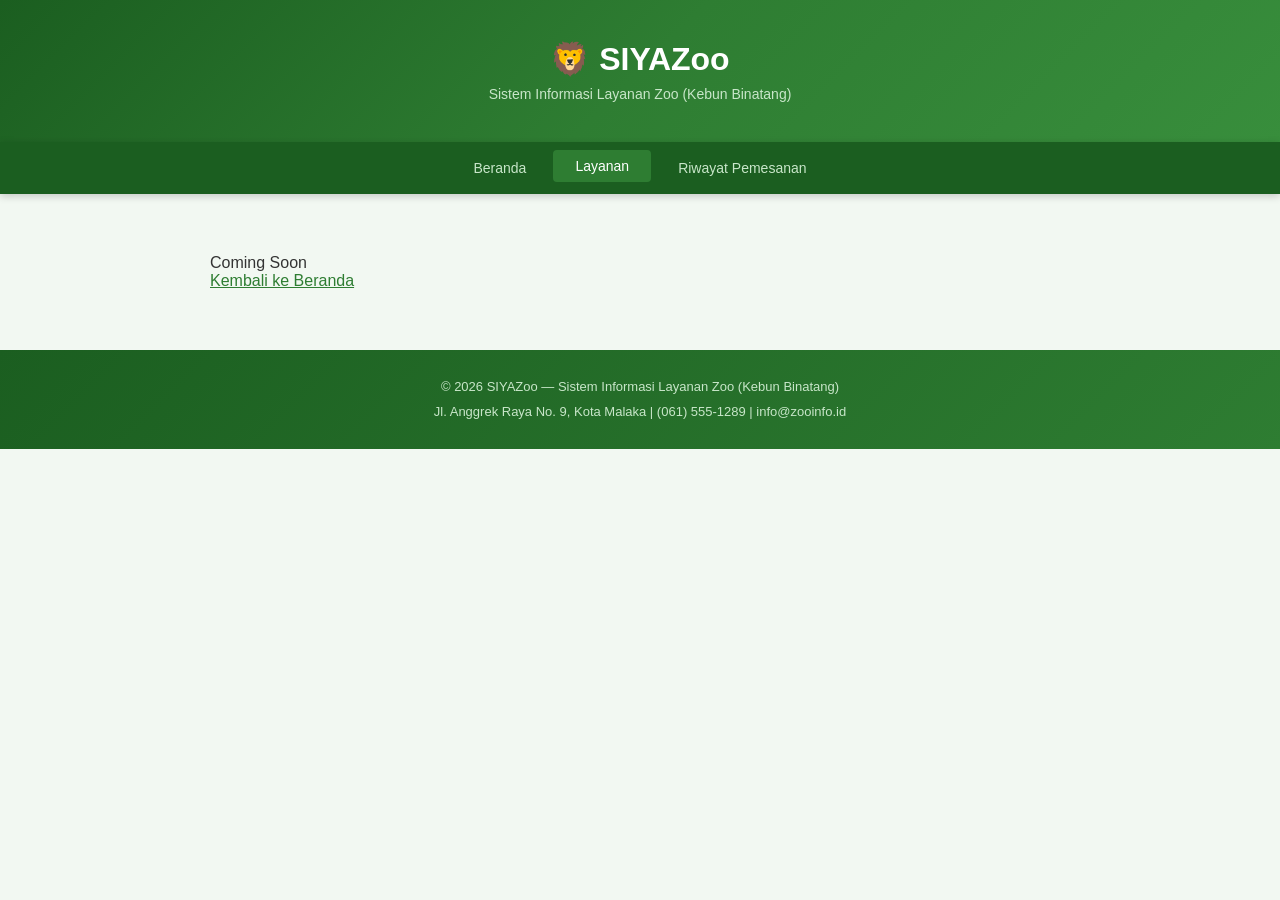
==== layanan.html @ 2036d65e "awalan treatment" ====
<!DOCTYPE html>
<html lang="id">
<head>
  <meta charset="UTF-8" />
  <meta name="viewport" content="width=device-width, initial-scale=1.0" />
  <title>SIYAZoo - Layanan</title>
  <link rel="stylesheet" href="css/style.css">
</head>
<body>

  <header>
    <h1>🦁 SIYAZoo</h1>
    <p>Sistem Informasi Layanan Zoo (Kebun Binatang)</p>
  </header>

  <nav>
    <ul>
      <li><a href="index.html">Beranda</a></li>
      <li><a href="layanan.html" class="active">Layanan</a></li>
      <li><a href="riwayat.html">Riwayat Pemesanan</a></li>
    </ul>
  </nav>

  <main class="coming-soon-page">
    <p>Coming Soon</p>
    <a href="index.html">Kembali ke Beranda</a>
  </main>

  <footer>
    <p>&copy; 2026 SIYAZoo &mdash; Sistem Informasi Layanan Zoo (Kebun Binatang)</p>
    <p>Jl. Anggrek Raya No. 9, Kota Malaka | (061) 555-1289 | info@zooinfo.id</p>
  </footer>

</body>
</html>
---- css/style.css ----
/* ================================
   style.css - ZooInfo
   ================================ */

/* ── Reset ── */
* {
  margin: 0;
  padding: 0;
  box-sizing: border-box;
}

body {
  font-family: Arial, sans-serif;
  font-size: 16px;
  color: #333;
  background-color: #f2f8f2;
}

a {
  text-decoration: none;
}

/* ================================
   KEYFRAMES ANIMASI
   ================================ */
@keyframes slideDown {
  from { opacity: 0; transform: translateY(-40px); }
  to   { opacity: 1; transform: translateY(0); }
}

@keyframes fadeUp {
  from { opacity: 0; transform: translateY(30px); }
  to   { opacity: 1; transform: translateY(0); }
}

@keyframes fadeInUp {
  from { opacity: 0; transform: translateY(40px); }
  to   { opacity: 1; transform: translateY(0); }
}

@keyframes popIn {
  from { opacity: 0; transform: scale(0.8); }
  to   { opacity: 1; transform: scale(1); }
}

@keyframes lineGrow {
  from { width: 0; }
  to   { width: 60px; }
}

/* ================================
   HEADER
   ================================ */
header {
  background: linear-gradient(135deg, #1b5e20, #2e7d32, #388e3c);
  color: white;
  text-align: center;
  padding: 40px 20px;
  animation: slideDown 0.7s ease both;
}

header h1 {
  font-size: 32px;
  margin-bottom: 8px;
  animation: fadeUp 0.8s 0.3s ease both;
}

header p {
  font-size: 14px;
  color: #c8e6c9;
  animation: fadeUp 0.8s 0.5s ease both;
}

/* ================================
   NAV
   ================================ */
nav {
  background-color: #1b5e20;
  position: sticky;
  top: 0;
  z-index: 100;
  box-shadow: 0 2px 8px rgba(0,0,0,0.2);
}

nav ul {
  list-style: none;
  display: flex;
  justify-content: center;
  flex-wrap: wrap;
  gap: 5px;
  padding: 10px 20px;
}

nav ul li a {
  display: block;
  padding: 8px 22px;
  color: #c8e6c9;
  font-size: 14px;
  border-radius: 4px;
  transition: background-color 0.3s ease, color 0.3s ease, transform 0.2s ease;
}

nav ul li a:hover,
nav ul li a.active {
  background-color: #2e7d32;
  color: white;
  transform: translateY(-2px);
}

/* ================================
   MAIN - BERANDA
   ================================ */
main {
  max-width: 900px;
  margin: 30px auto;
  padding: 0 20px;
}

/* ================================
   SECTION
   ================================ */
section {
  background-color: white;
  border-radius: 8px;
  padding: 25px;
  margin-bottom: 25px;
  border: 1px solid #c8e6c9;
  box-shadow: 0 2px 8px rgba(0,0,0,0.06);
  animation: fadeInUp 0.7s ease both;
  transition: box-shadow 0.3s ease, transform 0.3s ease;
}

section:hover {
  box-shadow: 0 6px 20px rgba(46, 125, 50, 0.15);
  transform: translateY(-3px);
}

section h2 {
  font-size: 20px;
  color: #2e7d32;
  margin-bottom: 15px;
  padding-bottom: 10px;
  position: relative;
}

section h2::after {
  content: '';
  display: block;
  height: 3px;
  background-color: #2e7d32;
  border-radius: 2px;
  margin-top: 8px;
  animation: lineGrow 0.6s ease both;
}

section h3 {
  font-size: 15px;
  color: #1b5e20;
  margin-top: 18px;
  margin-bottom: 10px;
}

section p {
  font-size: 15px;
  line-height: 1.7;
  color: #555;
  margin-bottom: 15px;
}

/* ================================
   INFO GRID
   ================================ */
.info-grid {
  display: grid;
  grid-template-columns: repeat(auto-fill, minmax(180px, 1fr));
  gap: 12px;
  margin-top: 15px;
}

.info-item {
  background-color: #e8f5e9;
  border: 1px solid #a5d6a7;
  border-radius: 6px;
  padding: 14px 15px;
  font-size: 14px;
  color: #1b5e20;
  font-weight: bold;
  text-align: center;
  animation: popIn 0.5s ease both;
  transition: background-color 0.3s ease, transform 0.3s ease, box-shadow 0.3s ease;
  cursor: default;
}

.info-item:nth-child(1) { animation-delay: 0.3s; }
.info-item:nth-child(2) { animation-delay: 0.45s; }
.info-item:nth-child(3) { animation-delay: 0.6s; }
.info-item:nth-child(4) { animation-delay: 0.75s; }

.info-item:hover {
  background-color: #c8e6c9;
  transform: translateY(-4px) scale(1.03);
  box-shadow: 0 6px 14px rgba(46, 125, 50, 0.2);
}

/* ================================
   TABEL
   ================================ */
table {
  width: 100%;
  border-collapse: collapse;
  margin-top: 15px;
  font-size: 14px;
}

table thead {
  background-color: #2e7d32;
  color: white;
}

table th,
table td {
  padding: 12px 15px;
  text-align: left;
  border-bottom: 1px solid #c8e6c9;
}

table tbody tr {
  transition: background-color 0.25s ease;
}

table tbody tr:hover {
  background-color: #e8f5e9;
}

/* ================================
   JADWAL LIST
   ================================ */
.jadwal-list {
  list-style: none;
  margin-top: 5px;
  margin-bottom: 10px;
}

.jadwal-list li {
  display: flex;
  justify-content: space-between;
  padding: 10px 12px;
  border-bottom: 1px dashed #c8e6c9;
  font-size: 14px;
  border-radius: 4px;
  transition: background-color 0.25s ease, padding-left 0.25s ease;
}

.jadwal-list li:last-child {
  border-bottom: none;
}

.jadwal-list li:hover {
  background-color: #f1f8f1;
  padding-left: 20px;
}

.hari {
  font-weight: bold;
  color: #2e7d32;
}

/* ================================
   KONTAK LIST
   ================================ */
.kontak-list {
  list-style: none;
  margin-top: 10px;
}

.kontak-list li {
  padding: 11px 12px;
  border-bottom: 1px solid #eee;
  font-size: 14px;
  color: #444;
  border-radius: 4px;
  transition: background-color 0.25s ease, padding-left 0.25s ease;
}

.kontak-list li:last-child {
  border-bottom: none;
}

.kontak-list li:hover {
  background-color: #e8f5e9;
  padding-left: 20px;
}

/* ================================
   COMING SOON PAGE
   Polos, tidak ada desain
   ================================ */
.coming-soon-page {
  padding: 30px 20px;
}

.coming-soon-page a {
  color: #2e7d32;
  text-decoration: underline;
}

/* ================================
   FOOTER
   ================================ */
footer {
  background: linear-gradient(135deg, #1b5e20, #2e7d32);
  color: #c8e6c9;
  text-align: center;
  padding: 25px 20px;
  font-size: 13px;
  line-height: 1.9;
  margin-top: 10px;
}

/* ================================
   RESPONSIVE
   ================================ */
@media (max-width: 600px) {
  header h1 { font-size: 24px; }

  nav ul { justify-content: flex-start; }

  nav ul li a {
    padding: 7px 12px;
    font-size: 13px;
  }

  .info-grid { grid-template-columns: 1fr 1fr; }

  table th,
  table td {
    padding: 9px 10px;
    font-size: 13px;
  }

  .jadwal-list li { flex-direction: column; gap: 3px; }

  section:hover { transform: none; }
}
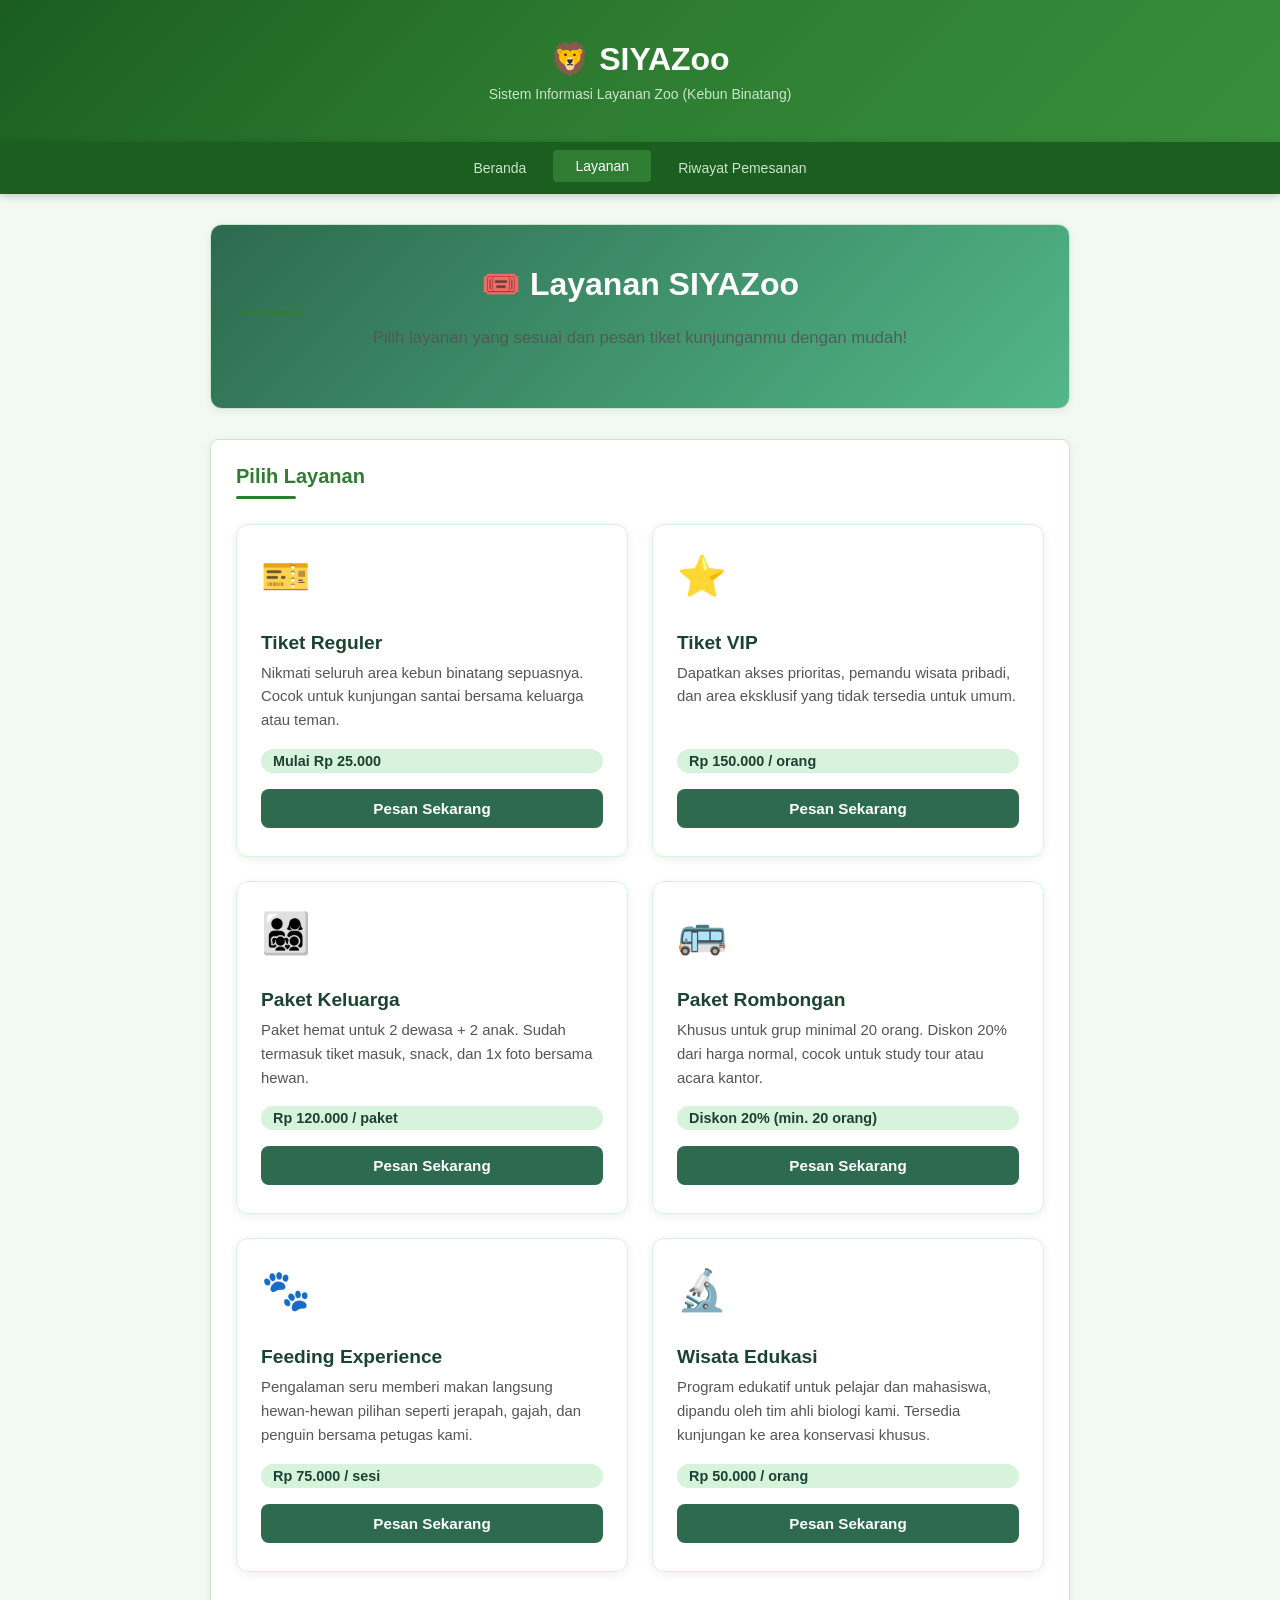
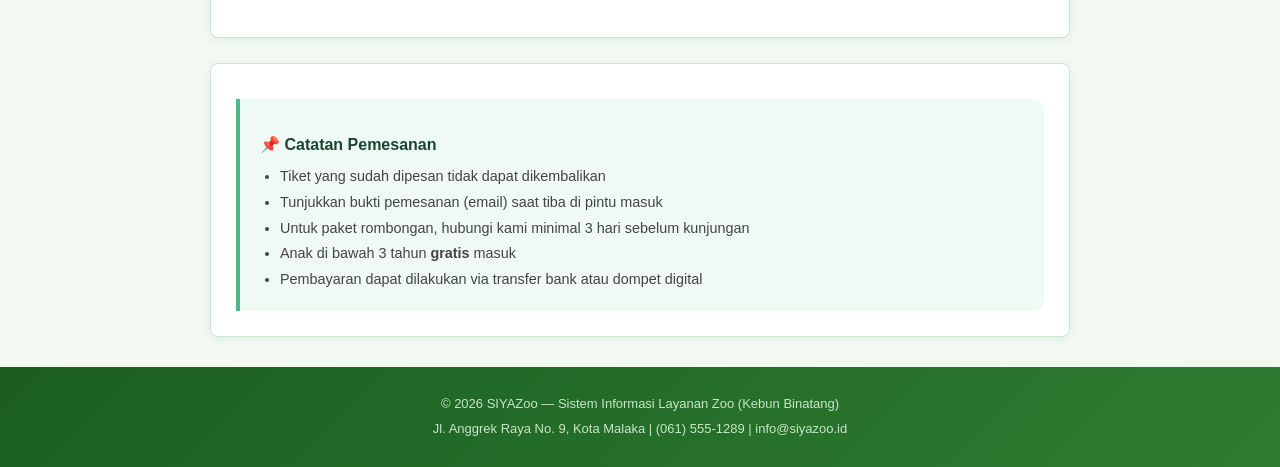
==== commit 609d9f77: "menambahkan halaman layanan dan riwwayat" ====
--- a/layanan.html
+++ b/layanan.html
@@ -5,6 +5,201 @@
   <meta name="viewport" content="width=device-width, initial-scale=1.0" />
   <title>SIYAZoo - Layanan</title>
   <link rel="stylesheet" href="css/style.css">
+  <style>
+    .layanan-hero {
+      background: linear-gradient(135deg, #2d6a4f, #52b788);
+      color: white;
+      padding: 40px 30px;
+      border-radius: 12px;
+      margin-bottom: 30px;
+      text-align: center;
+    }
+    .layanan-hero h2 {
+      font-size: 2rem;
+      margin-bottom: 10px;
+      border: none;
+      padding: 0;
+      color: white;
+    }
+    .layanan-hero p { font-size: 1.05rem; opacity: 0.9; }
+
+    .layanan-grid {
+      display: grid;
+      grid-template-columns: repeat(auto-fit, minmax(280px, 1fr));
+      gap: 24px;
+      margin-bottom: 40px;
+    }
+    .layanan-card {
+      background: white;
+      border: 1px solid #d8f3dc;
+      border-radius: 12px;
+      padding: 28px 24px;
+      box-shadow: 0 2px 10px rgba(0,0,0,0.07);
+      transition: transform 0.2s, box-shadow 0.2s;
+      display: flex;
+      flex-direction: column;
+    }
+    .layanan-card:hover { transform: translateY(-4px); box-shadow: 0 8px 24px rgba(0,0,0,0.12); }
+    .layanan-icon { font-size: 2.5rem; margin-bottom: 14px; }
+    .layanan-card h3 { font-size: 1.2rem; color: #1b4332; margin-bottom: 8px; }
+    .layanan-card p { font-size: 0.93rem; color: #555; line-height: 1.6; flex: 1; margin-bottom: 16px; }
+    .badge-harga {
+      display: inline-block;
+      background: #d8f3dc;
+      color: #1b4332;
+      font-weight: 600;
+      font-size: 0.9rem;
+      padding: 4px 12px;
+      border-radius: 20px;
+      margin-bottom: 16px;
+    }
+    .btn-pesan {
+      display: block;
+      background: #2d6a4f;
+      color: white;
+      text-align: center;
+      padding: 11px 0;
+      border-radius: 8px;
+      font-size: 0.95rem;
+      font-weight: 600;
+      border: none;
+      cursor: pointer;
+      transition: background 0.2s;
+    }
+    .btn-pesan:hover { background: #1b4332; }
+
+    /* MODAL PEMESANAN */
+    .modal-overlay {
+      display: none;
+      position: fixed;
+      top: 0; left: 0;
+      width: 100%; height: 100%;
+      background: rgba(0,0,0,0.5);
+      z-index: 1000;
+      align-items: center;
+      justify-content: center;
+    }
+    .modal-overlay.aktif { display: flex; }
+    .modal-box {
+      background: white;
+      border-radius: 14px;
+      padding: 32px 28px;
+      width: 90%;
+      max-width: 480px;
+      position: relative;
+      animation: popIn 0.25s ease;
+    }
+    @keyframes popIn {
+      from { transform: scale(0.9); opacity: 0; }
+      to   { transform: scale(1);   opacity: 1; }
+    }
+    .modal-box h3 { font-size: 1.3rem; color: #1b4332; margin-bottom: 20px; }
+    .modal-box label {
+      display: block;
+      font-size: 0.88rem;
+      font-weight: 600;
+      color: #333;
+      margin-bottom: 5px;
+      margin-top: 14px;
+    }
+    .modal-box input,
+    .modal-box select {
+      width: 100%;
+      padding: 10px 12px;
+      border: 1px solid #ccc;
+      border-radius: 8px;
+      font-size: 0.95rem;
+      box-sizing: border-box;
+    }
+    .modal-box input:focus,
+    .modal-box select:focus { outline: none; border-color: #2d6a4f; }
+    .modal-footer { display: flex; gap: 10px; margin-top: 24px; }
+    .btn-batal {
+      flex: 1;
+      padding: 11px 0;
+      border: 1px solid #ccc;
+      background: white;
+      border-radius: 8px;
+      font-size: 0.95rem;
+      cursor: pointer;
+      transition: background 0.2s;
+    }
+    .btn-batal:hover { background: #f5f5f5; }
+    .btn-konfirmasi {
+      flex: 2;
+      padding: 11px 0;
+      background: #2d6a4f;
+      color: white;
+      border: none;
+      border-radius: 8px;
+      font-size: 0.95rem;
+      font-weight: 600;
+      cursor: pointer;
+      transition: background 0.2s;
+    }
+    .btn-konfirmasi:hover { background: #1b4332; }
+    .btn-tutup {
+      position: absolute;
+      top: 16px; right: 18px;
+      background: none;
+      border: none;
+      font-size: 1.4rem;
+      cursor: pointer;
+      color: #888;
+    }
+
+    /* MODAL SUKSES */
+    .modal-sukses-overlay {
+      display: none;
+      position: fixed;
+      top: 0; left: 0;
+      width: 100%; height: 100%;
+      background: rgba(0,0,0,0.5);
+      z-index: 2000;
+      align-items: center;
+      justify-content: center;
+    }
+    .modal-sukses-overlay.aktif { display: flex; }
+    .modal-sukses-box {
+      background: white;
+      border-radius: 16px;
+      padding: 40px 32px;
+      width: 90%;
+      max-width: 400px;
+      text-align: center;
+      animation: popIn 0.3s ease;
+    }
+    .sukses-icon { font-size: 4rem; margin-bottom: 16px; }
+    .modal-sukses-box h3 { font-size: 1.4rem; color: #1b4332; margin-bottom: 10px; }
+    .modal-sukses-box p { font-size: 0.95rem; color: #555; line-height: 1.6; margin-bottom: 24px; }
+    .btn-ok {
+      background: #2d6a4f;
+      color: white;
+      border: none;
+      padding: 13px 40px;
+      border-radius: 8px;
+      font-size: 1rem;
+      font-weight: 600;
+      cursor: pointer;
+      transition: background 0.2s;
+    }
+    .btn-ok:hover { background: #1b4332; }
+
+    .info-tambahan {
+      background: #f0faf4;
+      border-left: 4px solid #52b788;
+      padding: 18px 20px;
+      border-radius: 0 10px 10px 0;
+      margin-top: 10px;
+    }
+    .info-tambahan h3 { color: #1b4332; margin-bottom: 10px; font-size: 1rem; }
+    .info-tambahan ul { margin: 0; padding-left: 20px; color: #444; font-size: 0.9rem; line-height: 1.8; }
+
+    @media (max-width: 600px) {
+      .layanan-hero h2 { font-size: 1.4rem; }
+      .layanan-grid { grid-template-columns: 1fr; }
+    }
+  </style>
 </head>
 <body>
 
@@ -21,15 +216,220 @@
     </ul>
   </nav>
 
-  <main class="coming-soon-page">
-    <p>Coming Soon</p>
-    <a href="index.html">Kembali ke Beranda</a>
+  <main>
+
+    <section class="layanan-hero fade-in">
+      <h2>🎟️ Layanan SIYAZoo</h2>
+      <p>Pilih layanan yang sesuai dan pesan tiket kunjunganmu dengan mudah!</p>
+    </section>
+
+    <section class="fade-in" style="animation-delay: 0.1s;">
+      <h2>Pilih Layanan</h2>
+      <div class="layanan-grid">
+
+        <div class="layanan-card">
+          <div class="layanan-icon">🎫</div>
+          <h3>Tiket Reguler</h3>
+          <p>Nikmati seluruh area kebun binatang sepuasnya. Cocok untuk kunjungan santai bersama keluarga atau teman.</p>
+          <span class="badge-harga">Mulai Rp 25.000</span>
+          <button class="btn-pesan" onclick="bukaModal('Tiket Reguler', 25000)">Pesan Sekarang</button>
+        </div>
+
+        <div class="layanan-card">
+          <div class="layanan-icon">⭐</div>
+          <h3>Tiket VIP</h3>
+          <p>Dapatkan akses prioritas, pemandu wisata pribadi, dan area eksklusif yang tidak tersedia untuk umum.</p>
+          <span class="badge-harga">Rp 150.000 / orang</span>
+          <button class="btn-pesan" onclick="bukaModal('Tiket VIP', 150000)">Pesan Sekarang</button>
+        </div>
+
+        <div class="layanan-card">
+          <div class="layanan-icon">👨‍👩‍👧‍👦</div>
+          <h3>Paket Keluarga</h3>
+          <p>Paket hemat untuk 2 dewasa + 2 anak. Sudah termasuk tiket masuk, snack, dan 1x foto bersama hewan.</p>
+          <span class="badge-harga">Rp 120.000 / paket</span>
+          <button class="btn-pesan" onclick="bukaModal('Paket Keluarga', 120000)">Pesan Sekarang</button>
+        </div>
+
+        <div class="layanan-card">
+          <div class="layanan-icon">🚌</div>
+          <h3>Paket Rombongan</h3>
+          <p>Khusus untuk grup minimal 20 orang. Diskon 20% dari harga normal, cocok untuk study tour atau acara kantor.</p>
+          <span class="badge-harga">Diskon 20% (min. 20 orang)</span>
+          <button class="btn-pesan" onclick="bukaModal('Paket Rombongan', 0)">Pesan Sekarang</button>
+        </div>
+
+        <div class="layanan-card">
+          <div class="layanan-icon">🐾</div>
+          <h3>Feeding Experience</h3>
+          <p>Pengalaman seru memberi makan langsung hewan-hewan pilihan seperti jerapah, gajah, dan penguin bersama petugas kami.</p>
+          <span class="badge-harga">Rp 75.000 / sesi</span>
+          <button class="btn-pesan" onclick="bukaModal('Feeding Experience', 75000)">Pesan Sekarang</button>
+        </div>
+
+        <div class="layanan-card">
+          <div class="layanan-icon">🔬</div>
+          <h3>Wisata Edukasi</h3>
+          <p>Program edukatif untuk pelajar dan mahasiswa, dipandu oleh tim ahli biologi kami. Tersedia kunjungan ke area konservasi khusus.</p>
+          <span class="badge-harga">Rp 50.000 / orang</span>
+          <button class="btn-pesan" onclick="bukaModal('Wisata Edukasi', 50000)">Pesan Sekarang</button>
+        </div>
+
+      </div>
+    </section>
+
+    <section class="fade-in" style="animation-delay: 0.2s;">
+      <div class="info-tambahan">
+        <h3>📌 Catatan Pemesanan</h3>
+        <ul>
+          <li>Tiket yang sudah dipesan tidak dapat dikembalikan</li>
+          <li>Tunjukkan bukti pemesanan (email) saat tiba di pintu masuk</li>
+          <li>Untuk paket rombongan, hubungi kami minimal 3 hari sebelum kunjungan</li>
+          <li>Anak di bawah 3 tahun <strong>gratis</strong> masuk</li>
+          <li>Pembayaran dapat dilakukan via transfer bank atau dompet digital</li>
+        </ul>
+      </div>
+    </section>
+
   </main>
 
   <footer>
     <p>&copy; 2026 SIYAZoo &mdash; Sistem Informasi Layanan Zoo (Kebun Binatang)</p>
-    <p>Jl. Anggrek Raya No. 9, Kota Malaka | (061) 555-1289 | info@zooinfo.id</p>
+    <p>Jl. Anggrek Raya No. 9, Kota Malaka | (061) 555-1289 | info@siyazoo.id</p>
   </footer>
+
+  <!-- MODAL FORM PEMESANAN -->
+  <div class="modal-overlay" id="modalOverlay">
+    <div class="modal-box">
+      <button class="btn-tutup" onclick="tutupModal()">✕</button>
+      <h3 id="modalJudul">Pesan Tiket</h3>
+
+      <label for="inputNama">Nama Lengkap</label>
+      <input type="text" id="inputNama" placeholder="contoh: Arina Dhita" />
+
+      <label for="inputEmail">Email</label>
+      <input type="email" id="inputEmail" placeholder="contoh: arina@gmail.com" />
+
+      <label for="inputTanggal">Tanggal Kunjungan</label>
+      <input type="date" id="inputTanggal" />
+
+      <label for="inputJumlah">Jumlah Tiket / Orang</label>
+      <input type="number" id="inputJumlah" min="1" value="1" />
+
+      <label for="inputPembayaran">Metode Pembayaran</label>
+      <select id="inputPembayaran">
+        <option value="">-- Pilih Metode --</option>
+        <option>Transfer Bank (BCA)</option>
+        <option>Transfer Bank (Mandiri)</option>
+        <option>GoPay</option>
+        <option>OVO</option>
+        <option>DANA</option>
+      </select>
+
+      <div class="modal-footer">
+        <button class="btn-batal" onclick="tutupModal()">Batal</button>
+        <button class="btn-konfirmasi" onclick="konfirmasiPesan()">Konfirmasi Pesan</button>
+      </div>
+    </div>
+  </div>
+
+
+
+  <script>
+    let layananDipilih = '';
+    let hargaDipilih = 0;
+
+    function bukaModal(namaLayanan, harga) {
+      layananDipilih = namaLayanan;
+      hargaDipilih = harga;
+      const judul = harga > 0
+        ? `🎟️ Pesan ${namaLayanan} — Rp ${harga.toLocaleString('id-ID')}`
+        : `🎟️ Pesan ${namaLayanan}`;
+      document.getElementById('modalJudul').textContent = judul;
+
+      const today = new Date().toISOString().split('T')[0];
+      document.getElementById('inputTanggal').min = today;
+      document.getElementById('inputTanggal').value = today;
+
+      document.getElementById('modalOverlay').classList.add('aktif');
+      document.body.style.overflow = 'hidden';
+    }
+
+    function tutupModal() {
+      document.getElementById('modalOverlay').classList.remove('aktif');
+      document.body.style.overflow = '';
+      document.getElementById('inputNama').value = '';
+      document.getElementById('inputEmail').value = '';
+      document.getElementById('inputJumlah').value = 1;
+      document.getElementById('inputPembayaran').value = '';
+    }
+
+    function konfirmasiPesan() {
+      const nama = document.getElementById('inputNama').value.trim();
+      const email = document.getElementById('inputEmail').value.trim();
+      const tanggal = document.getElementById('inputTanggal').value;
+      const jumlah = parseInt(document.getElementById('inputJumlah').value);
+      const bayar = document.getElementById('inputPembayaran').value;
+
+      if (!nama || !email || !tanggal || !jumlah || !bayar) {
+        alert('⚠️ Mohon lengkapi semua data pemesanan!');
+        return;
+      }
+
+      // Buat ID unik untuk pemesanan
+      const idPesan = 'SYZ' + Date.now().toString().slice(-6);
+      const totalHarga = hargaDipilih > 0 ? hargaDipilih * jumlah : null;
+      const totalStr = totalHarga
+        ? '\nTotal: Rp ' + totalHarga.toLocaleString('id-ID')
+        : '';
+
+      // Simpan ke localStorage
+      const dataBaru = {
+        id: idPesan,
+        layanan: layananDipilih,
+        nama: nama,
+        email: email,
+        tanggal: tanggal,
+        jumlah: jumlah,
+        pembayaran: bayar,
+        harga: hargaDipilih,
+        total: totalHarga,
+        waktuPesan: new Date().toISOString(),
+        status: 'Dikonfirmasi'
+      };
+
+      const riwayat = JSON.parse(localStorage.getItem('siyazoo_riwayat') || '[]');
+      riwayat.unshift(dataBaru);
+      localStorage.setItem('siyazoo_riwayat', JSON.stringify(riwayat));
+
+      // Tutup modal form
+      tutupModal();
+
+      // Pop up alert sukses, setelah OK langsung ke riwayat
+      alert(
+        '✅ Pemesanan Berhasil!\n\n' +
+        'Nama     : ' + nama + '\n' +
+        'Layanan  : ' + layananDipilih + '\n' +
+        'Tanggal  : ' + formatTanggal(tanggal) + '\n' +
+        'Jumlah   : ' + jumlah + ' orang/tiket\n' +
+        'Bayar    : ' + bayar +
+        totalStr + '\n' +
+        'No. Pesanan: ' + idPesan
+      );
+
+      // Setelah klik OK pada alert, langsung ke riwayat
+      window.location.href = 'riwayat.html';
+    }
+
+    function formatTanggal(str) {
+      const d = new Date(str + 'T00:00:00');
+      return d.toLocaleDateString('id-ID', { day: 'numeric', month: 'long', year: 'numeric' });
+    }
+
+    document.getElementById('modalOverlay').addEventListener('click', function(e) {
+      if (e.target === this) tutupModal();
+    });
+  </script>
 
 </body>
 </html>
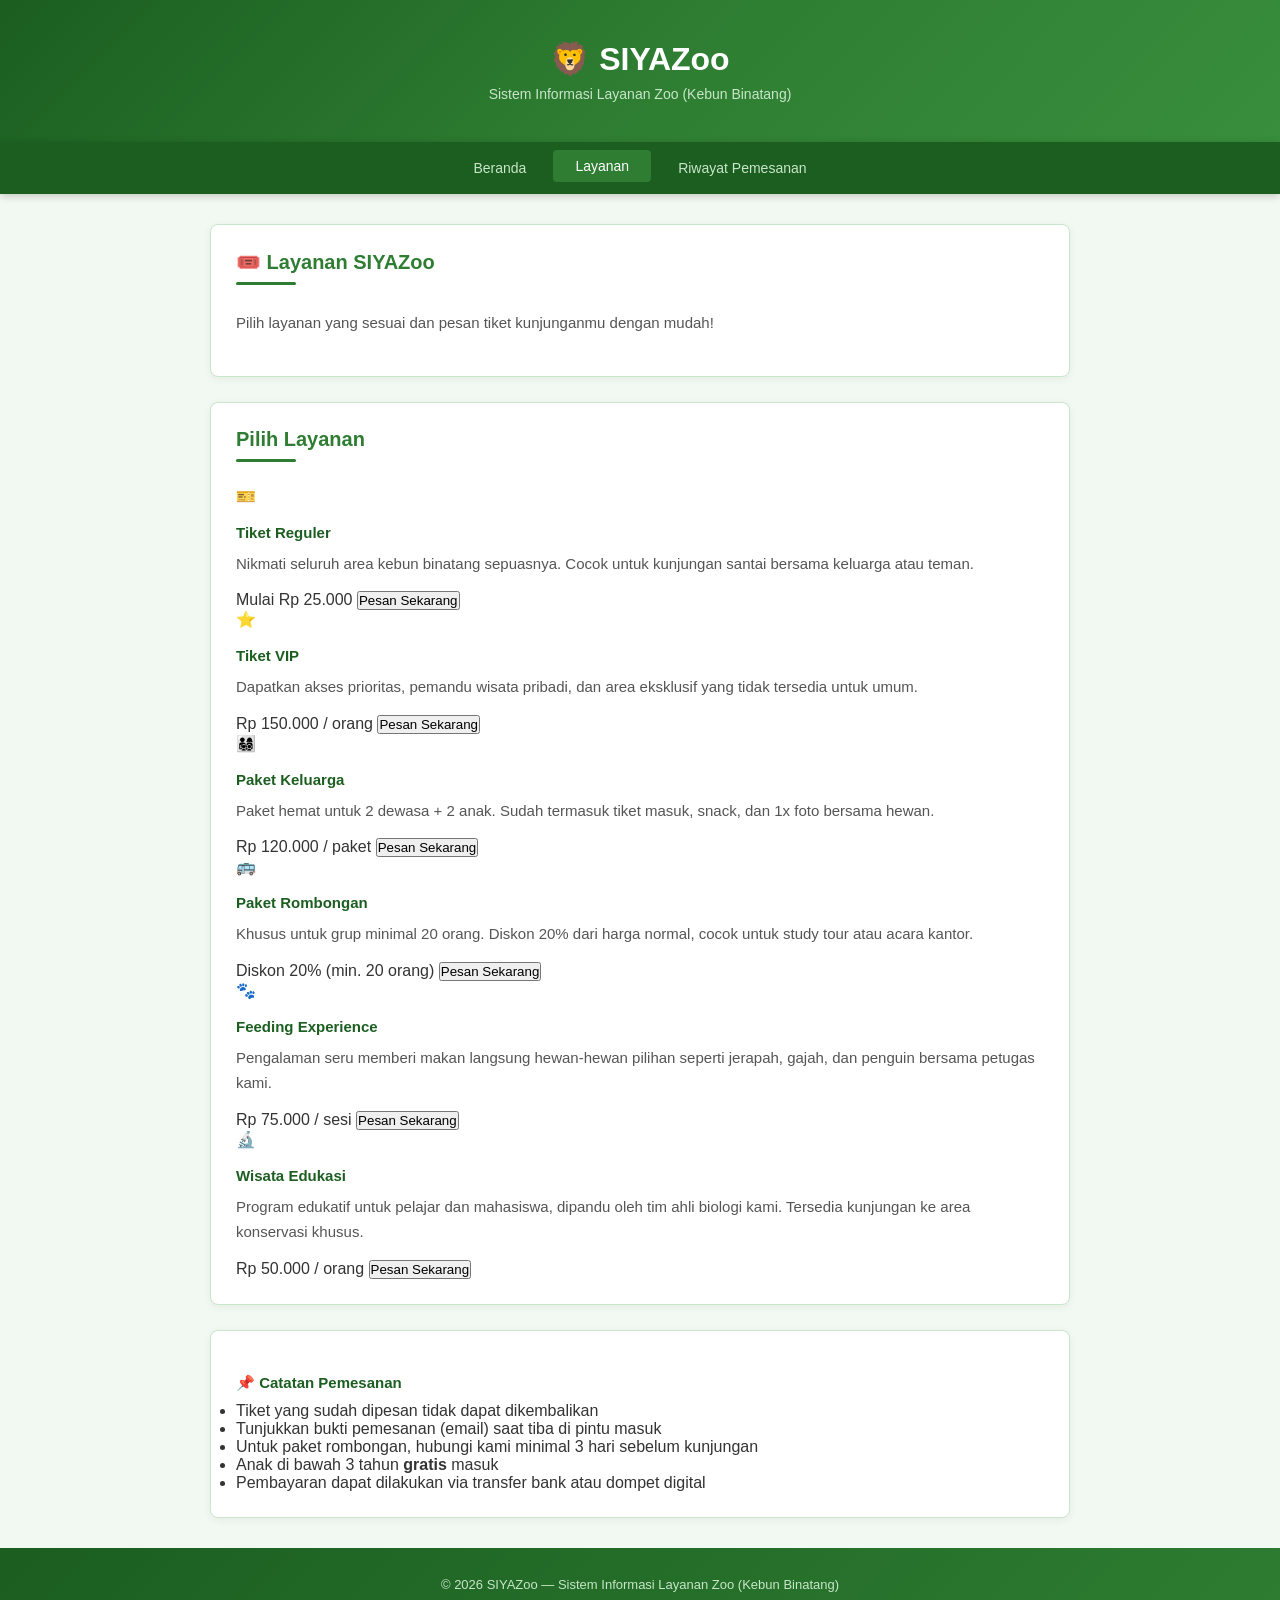
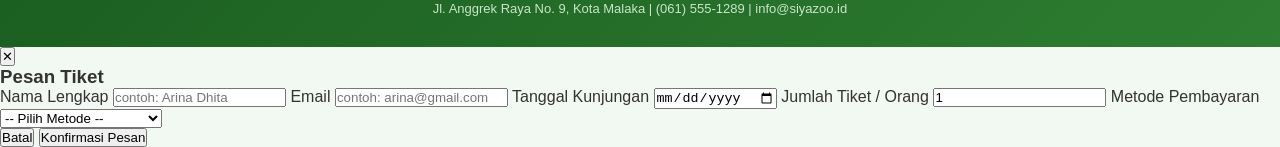
==== commit aa5e228c: "mengisi tampilan layanan dan riwayat" ====
--- a/layanan.html
+++ b/layanan.html
@@ -5,201 +5,6 @@
   <meta name="viewport" content="width=device-width, initial-scale=1.0" />
   <title>SIYAZoo - Layanan</title>
   <link rel="stylesheet" href="css/style.css">
-  <style>
-    .layanan-hero {
-      background: linear-gradient(135deg, #2d6a4f, #52b788);
-      color: white;
-      padding: 40px 30px;
-      border-radius: 12px;
-      margin-bottom: 30px;
-      text-align: center;
-    }
-    .layanan-hero h2 {
-      font-size: 2rem;
-      margin-bottom: 10px;
-      border: none;
-      padding: 0;
-      color: white;
-    }
-    .layanan-hero p { font-size: 1.05rem; opacity: 0.9; }
-
-    .layanan-grid {
-      display: grid;
-      grid-template-columns: repeat(auto-fit, minmax(280px, 1fr));
-      gap: 24px;
-      margin-bottom: 40px;
-    }
-    .layanan-card {
-      background: white;
-      border: 1px solid #d8f3dc;
-      border-radius: 12px;
-      padding: 28px 24px;
-      box-shadow: 0 2px 10px rgba(0,0,0,0.07);
-      transition: transform 0.2s, box-shadow 0.2s;
-      display: flex;
-      flex-direction: column;
-    }
-    .layanan-card:hover { transform: translateY(-4px); box-shadow: 0 8px 24px rgba(0,0,0,0.12); }
-    .layanan-icon { font-size: 2.5rem; margin-bottom: 14px; }
-    .layanan-card h3 { font-size: 1.2rem; color: #1b4332; margin-bottom: 8px; }
-    .layanan-card p { font-size: 0.93rem; color: #555; line-height: 1.6; flex: 1; margin-bottom: 16px; }
-    .badge-harga {
-      display: inline-block;
-      background: #d8f3dc;
-      color: #1b4332;
-      font-weight: 600;
-      font-size: 0.9rem;
-      padding: 4px 12px;
-      border-radius: 20px;
-      margin-bottom: 16px;
-    }
-    .btn-pesan {
-      display: block;
-      background: #2d6a4f;
-      color: white;
-      text-align: center;
-      padding: 11px 0;
-      border-radius: 8px;
-      font-size: 0.95rem;
-      font-weight: 600;
-      border: none;
-      cursor: pointer;
-      transition: background 0.2s;
-    }
-    .btn-pesan:hover { background: #1b4332; }
-
-    /* MODAL PEMESANAN */
-    .modal-overlay {
-      display: none;
-      position: fixed;
-      top: 0; left: 0;
-      width: 100%; height: 100%;
-      background: rgba(0,0,0,0.5);
-      z-index: 1000;
-      align-items: center;
-      justify-content: center;
-    }
-    .modal-overlay.aktif { display: flex; }
-    .modal-box {
-      background: white;
-      border-radius: 14px;
-      padding: 32px 28px;
-      width: 90%;
-      max-width: 480px;
-      position: relative;
-      animation: popIn 0.25s ease;
-    }
-    @keyframes popIn {
-      from { transform: scale(0.9); opacity: 0; }
-      to   { transform: scale(1);   opacity: 1; }
-    }
-    .modal-box h3 { font-size: 1.3rem; color: #1b4332; margin-bottom: 20px; }
-    .modal-box label {
-      display: block;
-      font-size: 0.88rem;
-      font-weight: 600;
-      color: #333;
-      margin-bottom: 5px;
-      margin-top: 14px;
-    }
-    .modal-box input,
-    .modal-box select {
-      width: 100%;
-      padding: 10px 12px;
-      border: 1px solid #ccc;
-      border-radius: 8px;
-      font-size: 0.95rem;
-      box-sizing: border-box;
-    }
-    .modal-box input:focus,
-    .modal-box select:focus { outline: none; border-color: #2d6a4f; }
-    .modal-footer { display: flex; gap: 10px; margin-top: 24px; }
-    .btn-batal {
-      flex: 1;
-      padding: 11px 0;
-      border: 1px solid #ccc;
-      background: white;
-      border-radius: 8px;
-      font-size: 0.95rem;
-      cursor: pointer;
-      transition: background 0.2s;
-    }
-    .btn-batal:hover { background: #f5f5f5; }
-    .btn-konfirmasi {
-      flex: 2;
-      padding: 11px 0;
-      background: #2d6a4f;
-      color: white;
-      border: none;
-      border-radius: 8px;
-      font-size: 0.95rem;
-      font-weight: 600;
-      cursor: pointer;
-      transition: background 0.2s;
-    }
-    .btn-konfirmasi:hover { background: #1b4332; }
-    .btn-tutup {
-      position: absolute;
-      top: 16px; right: 18px;
-      background: none;
-      border: none;
-      font-size: 1.4rem;
-      cursor: pointer;
-      color: #888;
-    }
-
-    /* MODAL SUKSES */
-    .modal-sukses-overlay {
-      display: none;
-      position: fixed;
-      top: 0; left: 0;
-      width: 100%; height: 100%;
-      background: rgba(0,0,0,0.5);
-      z-index: 2000;
-      align-items: center;
-      justify-content: center;
-    }
-    .modal-sukses-overlay.aktif { display: flex; }
-    .modal-sukses-box {
-      background: white;
-      border-radius: 16px;
-      padding: 40px 32px;
-      width: 90%;
-      max-width: 400px;
-      text-align: center;
-      animation: popIn 0.3s ease;
-    }
-    .sukses-icon { font-size: 4rem; margin-bottom: 16px; }
-    .modal-sukses-box h3 { font-size: 1.4rem; color: #1b4332; margin-bottom: 10px; }
-    .modal-sukses-box p { font-size: 0.95rem; color: #555; line-height: 1.6; margin-bottom: 24px; }
-    .btn-ok {
-      background: #2d6a4f;
-      color: white;
-      border: none;
-      padding: 13px 40px;
-      border-radius: 8px;
-      font-size: 1rem;
-      font-weight: 600;
-      cursor: pointer;
-      transition: background 0.2s;
-    }
-    .btn-ok:hover { background: #1b4332; }
-
-    .info-tambahan {
-      background: #f0faf4;
-      border-left: 4px solid #52b788;
-      padding: 18px 20px;
-      border-radius: 0 10px 10px 0;
-      margin-top: 10px;
-    }
-    .info-tambahan h3 { color: #1b4332; margin-bottom: 10px; font-size: 1rem; }
-    .info-tambahan ul { margin: 0; padding-left: 20px; color: #444; font-size: 0.9rem; line-height: 1.8; }
-
-    @media (max-width: 600px) {
-      .layanan-hero h2 { font-size: 1.4rem; }
-      .layanan-grid { grid-template-columns: 1fr; }
-    }
-  </style>
 </head>
 <body>
 
@@ -298,6 +103,7 @@
     <p>Jl. Anggrek Raya No. 9, Kota Malaka | (061) 555-1289 | info@siyazoo.id</p>
   </footer>
 
+
   <!-- MODAL FORM PEMESANAN -->
   <div class="modal-overlay" id="modalOverlay">
     <div class="modal-box">
@@ -333,103 +139,6 @@
     </div>
   </div>
 
-
-
-  <script>
-    let layananDipilih = '';
-    let hargaDipilih = 0;
-
-    function bukaModal(namaLayanan, harga) {
-      layananDipilih = namaLayanan;
-      hargaDipilih = harga;
-      const judul = harga > 0
-        ? `🎟️ Pesan ${namaLayanan} — Rp ${harga.toLocaleString('id-ID')}`
-        : `🎟️ Pesan ${namaLayanan}`;
-      document.getElementById('modalJudul').textContent = judul;
-
-      const today = new Date().toISOString().split('T')[0];
-      document.getElementById('inputTanggal').min = today;
-      document.getElementById('inputTanggal').value = today;
-
-      document.getElementById('modalOverlay').classList.add('aktif');
-      document.body.style.overflow = 'hidden';
-    }
-
-    function tutupModal() {
-      document.getElementById('modalOverlay').classList.remove('aktif');
-      document.body.style.overflow = '';
-      document.getElementById('inputNama').value = '';
-      document.getElementById('inputEmail').value = '';
-      document.getElementById('inputJumlah').value = 1;
-      document.getElementById('inputPembayaran').value = '';
-    }
-
-    function konfirmasiPesan() {
-      const nama = document.getElementById('inputNama').value.trim();
-      const email = document.getElementById('inputEmail').value.trim();
-      const tanggal = document.getElementById('inputTanggal').value;
-      const jumlah = parseInt(document.getElementById('inputJumlah').value);
-      const bayar = document.getElementById('inputPembayaran').value;
-
-      if (!nama || !email || !tanggal || !jumlah || !bayar) {
-        alert('⚠️ Mohon lengkapi semua data pemesanan!');
-        return;
-      }
-
-      // Buat ID unik untuk pemesanan
-      const idPesan = 'SYZ' + Date.now().toString().slice(-6);
-      const totalHarga = hargaDipilih > 0 ? hargaDipilih * jumlah : null;
-      const totalStr = totalHarga
-        ? '\nTotal: Rp ' + totalHarga.toLocaleString('id-ID')
-        : '';
-
-      // Simpan ke localStorage
-      const dataBaru = {
-        id: idPesan,
-        layanan: layananDipilih,
-        nama: nama,
-        email: email,
-        tanggal: tanggal,
-        jumlah: jumlah,
-        pembayaran: bayar,
-        harga: hargaDipilih,
-        total: totalHarga,
-        waktuPesan: new Date().toISOString(),
-        status: 'Dikonfirmasi'
-      };
-
-      const riwayat = JSON.parse(localStorage.getItem('siyazoo_riwayat') || '[]');
-      riwayat.unshift(dataBaru);
-      localStorage.setItem('siyazoo_riwayat', JSON.stringify(riwayat));
-
-      // Tutup modal form
-      tutupModal();
-
-      // Pop up alert sukses, setelah OK langsung ke riwayat
-      alert(
-        '✅ Pemesanan Berhasil!\n\n' +
-        'Nama     : ' + nama + '\n' +
-        'Layanan  : ' + layananDipilih + '\n' +
-        'Tanggal  : ' + formatTanggal(tanggal) + '\n' +
-        'Jumlah   : ' + jumlah + ' orang/tiket\n' +
-        'Bayar    : ' + bayar +
-        totalStr + '\n' +
-        'No. Pesanan: ' + idPesan
-      );
-
-      // Setelah klik OK pada alert, langsung ke riwayat
-      window.location.href = 'riwayat.html';
-    }
-
-    function formatTanggal(str) {
-      const d = new Date(str + 'T00:00:00');
-      return d.toLocaleDateString('id-ID', { day: 'numeric', month: 'long', year: 'numeric' });
-    }
-
-    document.getElementById('modalOverlay').addEventListener('click', function(e) {
-      if (e.target === this) tutupModal();
-    });
-  </script>
-
+<script src="script.js"></script>
 </body>
 </html>
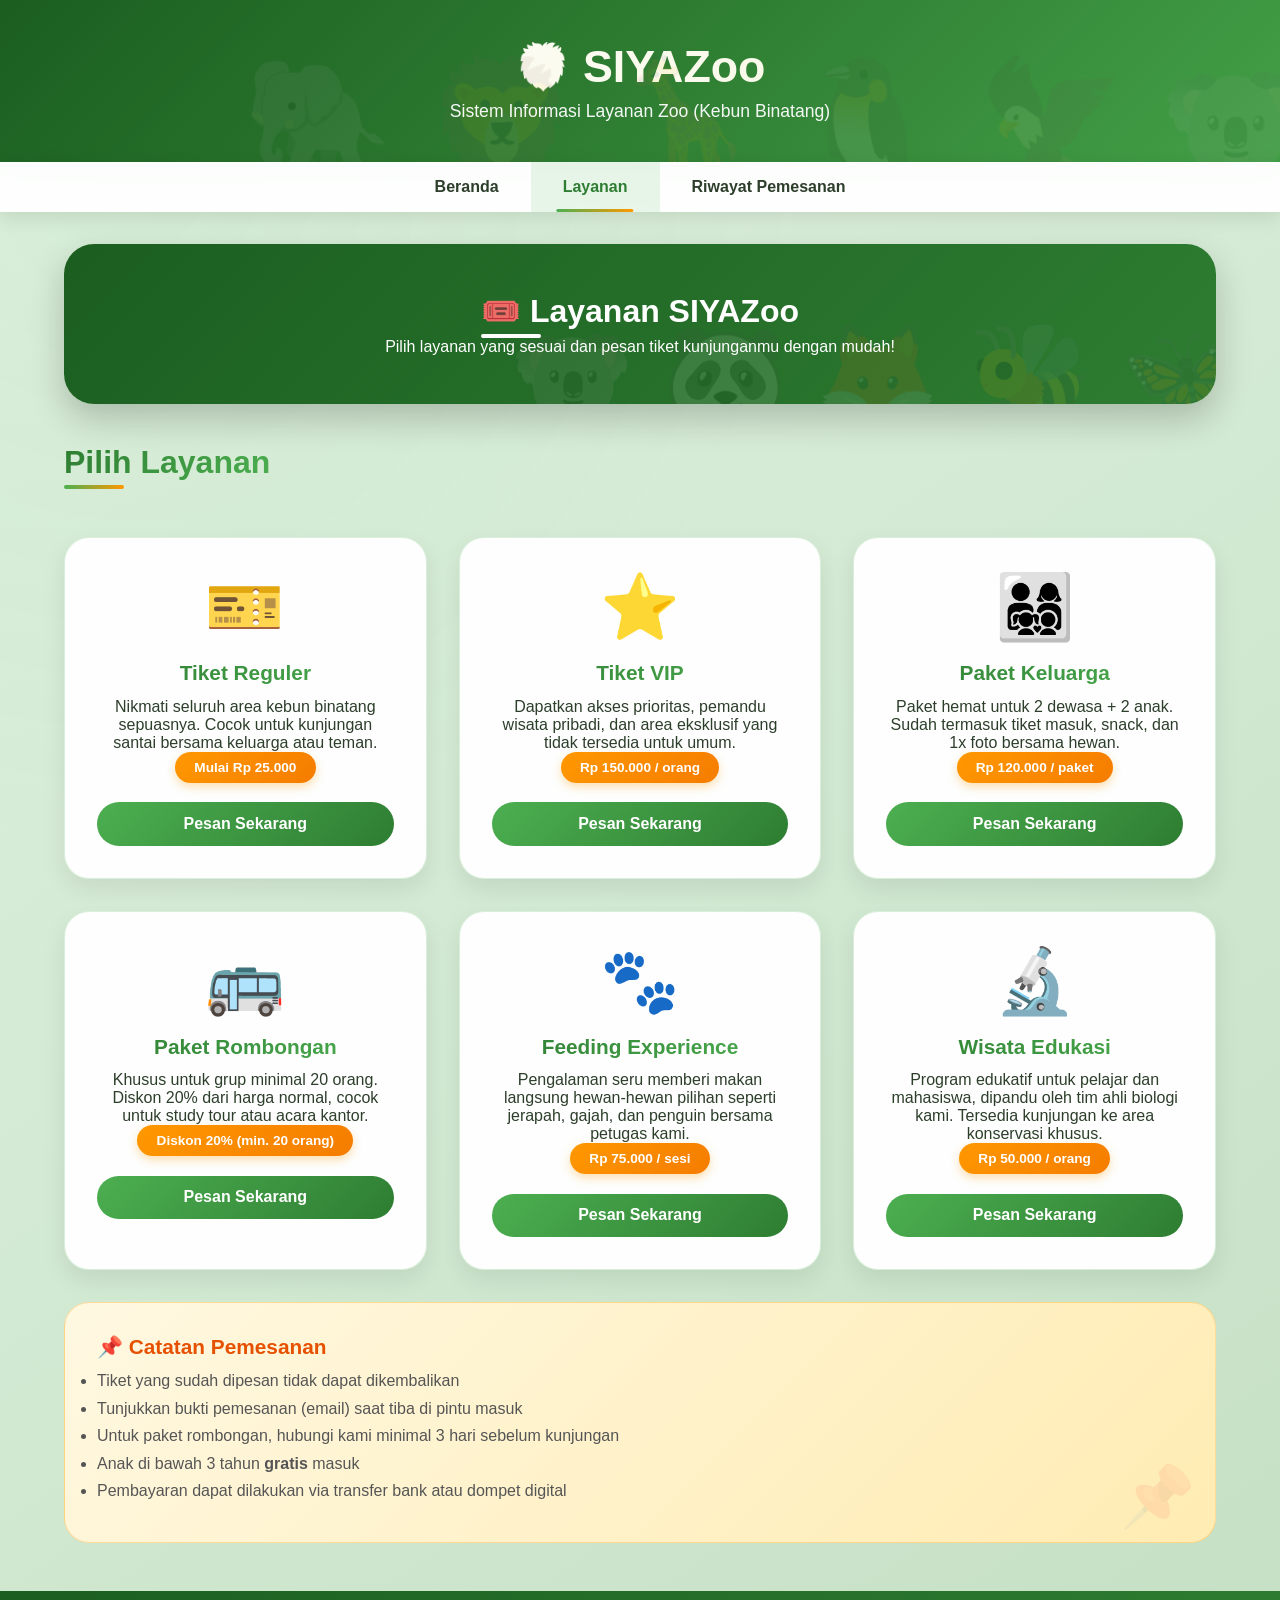
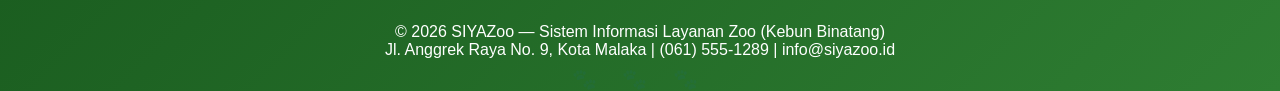
==== commit bf8014ec: "menambahkan komentar" ====
--- a/layanan.html
+++ b/layanan.html
@@ -4,42 +4,52 @@
   <meta charset="UTF-8" />
   <meta name="viewport" content="width=device-width, initial-scale=1.0" />
   <title>SIYAZoo - Layanan</title>
+  <!-- Menghubungkan file CSS eksternal untuk styling -->
   <link rel="stylesheet" href="css/style.css">
 </head>
 <body>
 
+  <!-- ===================== HEADER ===================== -->
   <header>
     <h1>🦁 SIYAZoo</h1>
     <p>Sistem Informasi Layanan Zoo (Kebun Binatang)</p>
   </header>
 
+  <!-- ===================== NAVIGASI ===================== -->
   <nav>
     <ul>
       <li><a href="index.html">Beranda</a></li>
+      <!-- class="active" menandakan halaman layanan sedang aktif -->
       <li><a href="layanan.html" class="active">Layanan</a></li>
       <li><a href="riwayat.html">Riwayat Pemesanan</a></li>
     </ul>
   </nav>
 
+  <!-- ===================== KONTEN UTAMA ===================== -->
   <main>
 
+    <!-- HERO SECTION: Banner utama halaman layanan -->
     <section class="layanan-hero fade-in">
       <h2>🎟️ Layanan SIYAZoo</h2>
       <p>Pilih layanan yang sesuai dan pesan tiket kunjunganmu dengan mudah!</p>
     </section>
 
+    <!-- SECTION: Daftar Layanan (6 jenis layanan) -->
     <section class="fade-in" style="animation-delay: 0.1s;">
       <h2>Pilih Layanan</h2>
       <div class="layanan-grid">
 
+        <!-- LAYANAN 1: Tiket Reguler -->
         <div class="layanan-card">
           <div class="layanan-icon">🎫</div>
           <h3>Tiket Reguler</h3>
           <p>Nikmati seluruh area kebun binatang sepuasnya. Cocok untuk kunjungan santai bersama keluarga atau teman.</p>
           <span class="badge-harga">Mulai Rp 25.000</span>
+          <!-- onclick memanggil fungsi bukaModal() dari script.js -->
           <button class="btn-pesan" onclick="bukaModal('Tiket Reguler', 25000)">Pesan Sekarang</button>
         </div>
 
+        <!-- LAYANAN 2: Tiket VIP -->
         <div class="layanan-card">
           <div class="layanan-icon">⭐</div>
           <h3>Tiket VIP</h3>
@@ -48,6 +58,7 @@
           <button class="btn-pesan" onclick="bukaModal('Tiket VIP', 150000)">Pesan Sekarang</button>
         </div>
 
+        <!-- LAYANAN 3: Paket Keluarga -->
         <div class="layanan-card">
           <div class="layanan-icon">👨‍👩‍👧‍👦</div>
           <h3>Paket Keluarga</h3>
@@ -56,14 +67,17 @@
           <button class="btn-pesan" onclick="bukaModal('Paket Keluarga', 120000)">Pesan Sekarang</button>
         </div>
 
+        <!-- LAYANAN 4: Paket Rombongan -->
         <div class="layanan-card">
           <div class="layanan-icon">🚌</div>
           <h3>Paket Rombongan</h3>
           <p>Khusus untuk grup minimal 20 orang. Diskon 20% dari harga normal, cocok untuk study tour atau acara kantor.</p>
           <span class="badge-harga">Diskon 20% (min. 20 orang)</span>
+          <!-- Harga 0 karena diskon, akan dihitung manual nanti -->
           <button class="btn-pesan" onclick="bukaModal('Paket Rombongan', 0)">Pesan Sekarang</button>
         </div>
 
+        <!-- LAYANAN 5: Feeding Experience -->
         <div class="layanan-card">
           <div class="layanan-icon">🐾</div>
           <h3>Feeding Experience</h3>
@@ -72,6 +86,7 @@
           <button class="btn-pesan" onclick="bukaModal('Feeding Experience', 75000)">Pesan Sekarang</button>
         </div>
 
+        <!-- LAYANAN 6: Wisata Edukasi -->
         <div class="layanan-card">
           <div class="layanan-icon">🔬</div>
           <h3>Wisata Edukasi</h3>
@@ -83,6 +98,7 @@
       </div>
     </section>
 
+    <!-- SECTION: Informasi Tambahan/Catatan Pemesanan -->
     <section class="fade-in" style="animation-delay: 0.2s;">
       <div class="info-tambahan">
         <h3>📌 Catatan Pemesanan</h3>
@@ -98,23 +114,27 @@
 
   </main>
 
+  <!-- ===================== FOOTER ===================== -->
   <footer>
     <p>&copy; 2026 SIYAZoo &mdash; Sistem Informasi Layanan Zoo (Kebun Binatang)</p>
     <p>Jl. Anggrek Raya No. 9, Kota Malaka | (061) 555-1289 | info@siyazoo.id</p>
   </footer>
 
-
-  <!-- MODAL FORM PEMESANAN -->
+  <!-- ===================== MODAL FORM PEMESANAN ===================== -->
+  <!-- Modal: popup form yang muncul saat tombol "Pesan Sekarang" diklik -->
   <div class="modal-overlay" id="modalOverlay">
     <div class="modal-box">
+      <!-- Tombol tutup modal (X) -->
       <button class="btn-tutup" onclick="tutupModal()">✕</button>
+      <!-- Judul modal akan diisi dinamis oleh JavaScript -->
       <h3 id="modalJudul">Pesan Tiket</h3>
 
+      <!-- Form input untuk data pemesanan -->
       <label for="inputNama">Nama Lengkap</label>
-      <input type="text" id="inputNama" placeholder="contoh: Arina Dhita" />
+      <input type="text" id="inputNama" placeholder="contoh: Arinadhita" />
 
       <label for="inputEmail">Email</label>
-      <input type="email" id="inputEmail" placeholder="contoh: arina@gmail.com" />
+      <input type="email" id="inputEmail" placeholder="contoh: arinadhita@gmail.com" />
 
       <label for="inputTanggal">Tanggal Kunjungan</label>
       <input type="date" id="inputTanggal" />
@@ -126,12 +146,13 @@
       <select id="inputPembayaran">
         <option value="">-- Pilih Metode --</option>
         <option>Transfer Bank (BCA)</option>
-        <option>Transfer Bank (Mandiri)</option>
+        <option>Transfer Bank (BRI)</option>
         <option>GoPay</option>
         <option>OVO</option>
         <option>DANA</option>
       </select>
 
+      <!-- Tombol aksi di dalam modal -->
       <div class="modal-footer">
         <button class="btn-batal" onclick="tutupModal()">Batal</button>
         <button class="btn-konfirmasi" onclick="konfirmasiPesan()">Konfirmasi Pesan</button>
@@ -139,6 +160,7 @@
     </div>
   </div>
 
-<script src="script.js"></script>
+  <!-- Menghubungkan file JavaScript eksternal untuk semua fungsi interaktif -->
+  <script src="script.js"></script>
 </body>
-</html>
+</html>
--- a/css/style.css
+++ b/css/style.css
@@ -1,344 +1,955 @@
-/* ================================
-   style.css - ZooInfo
-   ================================ */
-
-/* ── Reset ── */
+/* 
+ * File ini berisi semua styling untuk website SIYAZoo
+ * Mencakup:
+ * 1. Reset CSS dan global styling
+ * 2. Header, navigasi, dan footer
+ * 3. Halaman Beranda (info grid, tabel, jadwal, kontak)
+ * 4. Halaman Layanan (hero, card layanan, modal form)
+ * 5. Halaman Riwayat (tabel, tombol aksi)
+ * 6. Animasi dan efek hover
+ * 7. Responsive design (mobile, tablet, desktop)
+ * 
+ * Penulis: SIYAZoo Team
+ * Tanggal: 2026
+ * ========================================================
+ */ 
+
+/* ==================== RESET & GLOBAL ==================== */
+/* Reset margin, padding, dan box-sizing untuk semua elemen */
 * {
   margin: 0;
   padding: 0;
   box-sizing: border-box;
 }
 
+/* Style dasar body: font, background gradien, warna teks */
 body {
-  font-family: Arial, sans-serif;
-  font-size: 16px;
-  color: #333;
-  background-color: #f2f8f2;
-}
-
-a {
-  text-decoration: none;
-}
-
-/* ================================
-   KEYFRAMES ANIMASI
-   ================================ */
-@keyframes slideDown {
-  from { opacity: 0; transform: translateY(-40px); }
-  to   { opacity: 1; transform: translateY(0); }
-}
-
-@keyframes fadeUp {
-  from { opacity: 0; transform: translateY(30px); }
-  to   { opacity: 1; transform: translateY(0); }
-}
-
-@keyframes fadeInUp {
-  from { opacity: 0; transform: translateY(40px); }
-  to   { opacity: 1; transform: translateY(0); }
-}
-
-@keyframes popIn {
-  from { opacity: 0; transform: scale(0.8); }
-  to   { opacity: 1; transform: scale(1); }
-}
-
-@keyframes lineGrow {
-  from { width: 0; }
-  to   { width: 60px; }
-}
-
-/* ================================
-   HEADER
-   ================================ */
+  font-family: 'Poppins', 'Segoe UI', 'Inter', sans-serif;
+  background: linear-gradient(145deg, #e0f2e0 0%, #c5e0c5 100%); /* Gradien hijau muda */
+  min-height: 100vh;
+  color: #2d3e2b;
+  position: relative;
+}
+
+/* Background pattern: radial gradient dengan efek transparan */
+body::before {
+  content: '';
+  position: fixed;
+  top: 0;
+  left: 0;
+  width: 100%;
+  height: 100%;
+  background-image: radial-gradient(circle at 10% 20%, rgba(76,175,80,0.05) 0%, transparent 50%);
+  pointer-events: none; /* Agar tidak mengganggu klik */
+  z-index: -1;
+}
+
+/* ==================== SCROLLBAR CUSTOM ==================== */
+/* Mendesain scrollbar agar lebih menarik (hanya untuk browser berbasis Webkit) */
+::-webkit-scrollbar {
+  width: 10px; /* Lebar scrollbar */
+}
+
+::-webkit-scrollbar-track {
+  background: #e8f5e9;
+  border-radius: 10px;
+}
+
+::-webkit-scrollbar-thumb {
+  background: linear-gradient(135deg, #4caf50, #2e7d32); /* Gradien hijau */
+  border-radius: 10px;
+}
+
+/* ==================== HEADER ==================== */
+/* Style untuk header halaman: background gradien, shadow, efek ikon */
 header {
-  background: linear-gradient(135deg, #1b5e20, #2e7d32, #388e3c);
+  background: linear-gradient(135deg, #1b5e20 0%, #2e7d32 50%, #43a047 100%);
   color: white;
   text-align: center;
-  padding: 40px 20px;
-  animation: slideDown 0.7s ease both;
-}
-
+  padding: 2.5rem 1rem;
+  box-shadow: 0 10px 30px rgba(0,0,0,0.2);
+  position: relative;
+  overflow: hidden; /* Agar pseudo-element tidak keluar */
+}
+
+/* Ikon hewan di background header (dekoratif) */
+header::before {
+  content: '🐘 🦁 🦒 🐧 🦅 🐨';
+  position: absolute;
+  bottom: -30px;
+  right: -30px;
+  font-size: 120px;
+  opacity: 0.08;
+  white-space: nowrap;
+}
+
+/* Judul header dengan gradient text dan shadow */
 header h1 {
-  font-size: 32px;
-  margin-bottom: 8px;
-  animation: fadeUp 0.8s 0.3s ease both;
+  font-size: 2.8rem;
+  margin-bottom: 0.5rem;
+  text-shadow: 3px 3px 6px rgba(0,0,0,0.3);
+  background: linear-gradient(135deg, #ffffff, #f5f5dc);
+  -webkit-background-clip: text;
+  background-clip: text;
+  color: transparent;
+  text-shadow: none;
 }
 
 header p {
-  font-size: 14px;
-  color: #c8e6c9;
-  animation: fadeUp 0.8s 0.5s ease both;
-}
-
-/* ================================
-   NAV
-   ================================ */
+  font-size: 1.1rem;
+  opacity: 0.95;
+}
+
+/* ==================== NAVIGASI ==================== */
+/* Navigasi sticky: tetap di atas saat scroll, dengan efek glassmorphism */
 nav {
-  background-color: #1b5e20;
+  background: rgba(255, 255, 255, 0.95);
+  backdrop-filter: blur(10px); /* Efek blur untuk glassmorphism */
+  box-shadow: 0 5px 20px rgba(0,0,0,0.1);
   position: sticky;
   top: 0;
   z-index: 100;
-  box-shadow: 0 2px 8px rgba(0,0,0,0.2);
-}
-
+}
+
+/* Menu navigasi: flexbox tengah, maksimal lebar 1200px */
 nav ul {
-  list-style: none;
   display: flex;
   justify-content: center;
-  flex-wrap: wrap;
-  gap: 5px;
-  padding: 10px 20px;
-}
-
+  list-style: none;
+  padding: 0;
+  max-width: 1200px;
+  margin: 0 auto;
+}
+
+/* Style link navigasi */
 nav ul li a {
   display: block;
-  padding: 8px 22px;
-  color: #c8e6c9;
-  font-size: 14px;
+  padding: 1rem 2rem;
+  text-decoration: none;
+  color: #2d3e2b;
+  font-weight: 600;
+  transition: all 0.3s ease;
+  position: relative;
+}
+
+/* Efek garis bawah pada link saat hover (animasi dari tengah) */
+nav ul li a::before {
+  content: '';
+  position: absolute;
+  bottom: 0;
+  left: 50%;
+  transform: translateX(-50%);
+  width: 0;
+  height: 3px;
+  background: linear-gradient(90deg, #4caf50, #ff9800);
+  transition: width 0.3s ease;
+  border-radius: 3px;
+}
+
+/* Lebarkan garis bawah saat hover atau aktif */
+nav ul li a:hover::before,
+nav ul li a.active::before {
+  width: 60%;
+}
+
+nav ul li a:hover {
+  color: #2e7d32;
+  background: rgba(76, 175, 80, 0.08);
+}
+
+/* Link aktif memiliki background lebih gelap */
+nav ul li a.active {
+  color: #2e7d32;
+  background: rgba(76, 175, 80, 0.12);
+}
+
+/* ==================== MAIN CONTENT ==================== */
+/* Container utama konten, maksimal lebar 1200px */
+main {
+  max-width: 1200px;
+  margin: 2rem auto;
+  padding: 0 1.5rem;
+}
+
+/* ==================== ANIMASI FADE IN ==================== */
+/* Animasi fade-in dari bawah untuk semua elemen dengan class .fade-in */
+.fade-in {
+  animation: fadeInUp 0.6s ease forwards;
+  opacity: 0; /* Awalnya transparan, animasi akan mengubahnya */
+}
+
+@keyframes fadeInUp {
+  from {
+    opacity: 0;
+    transform: translateY(30px);
+  }
+  to {
+    opacity: 1;
+    transform: translateY(0);
+  }
+}
+
+/* ==================== TYPOGRAPHY ==================== */
+/* Style heading 2: gradient text + garis bawah */
+h2 {
+  font-size: 2rem;
+  margin-bottom: 1.5rem;
+  background: linear-gradient(135deg, #2e7d32, #4caf50);
+  -webkit-background-clip: text;
+  background-clip: text;
+  color: transparent;
+  display: inline-block;
+  position: relative;
+}
+
+/* Garis bawah gradien untuk h2 */
+h2::after {
+  content: '';
+  position: absolute;
+  bottom: -8px;
+  left: 0;
+  width: 60px;
+  height: 4px;
+  background: linear-gradient(90deg, #4caf50, #ff9800);
   border-radius: 4px;
-  transition: background-color 0.3s ease, color 0.3s ease, transform 0.2s ease;
-}
-
-nav ul li a:hover,
-nav ul li a.active {
-  background-color: #2e7d32;
-  color: white;
-  transform: translateY(-2px);
-}
-
-/* ================================
-   MAIN - BERANDA
-   ================================ */
-main {
-  max-width: 900px;
-  margin: 30px auto;
-  padding: 0 20px;
-}
-
-/* ================================
-   SECTION
-   ================================ */
-section {
-  background-color: white;
-  border-radius: 8px;
-  padding: 25px;
-  margin-bottom: 25px;
-  border: 1px solid #c8e6c9;
-  box-shadow: 0 2px 8px rgba(0,0,0,0.06);
-  animation: fadeInUp 0.7s ease both;
-  transition: box-shadow 0.3s ease, transform 0.3s ease;
-}
-
-section:hover {
-  box-shadow: 0 6px 20px rgba(46, 125, 50, 0.15);
-  transform: translateY(-3px);
-}
-
-section h2 {
-  font-size: 20px;
-  color: #2e7d32;
-  margin-bottom: 15px;
-  padding-bottom: 10px;
-  position: relative;
-}
-
-section h2::after {
-  content: '';
-  display: block;
-  height: 3px;
-  background-color: #2e7d32;
-  border-radius: 2px;
-  margin-top: 8px;
-  animation: lineGrow 0.6s ease both;
-}
-
-section h3 {
-  font-size: 15px;
-  color: #1b5e20;
-  margin-top: 18px;
-  margin-bottom: 10px;
-}
-
-section p {
-  font-size: 15px;
-  line-height: 1.7;
-  color: #555;
-  margin-bottom: 15px;
-}
-
-/* ================================
-   INFO GRID
-   ================================ */
+}
+
+/* Style heading 3: gradient text */
+h3 {
+  font-size: 1.3rem;
+  margin: 1rem 0 0.8rem 0;
+  background: linear-gradient(135deg, #2e7d32, #4caf50);
+  -webkit-background-clip: text;
+  background-clip: text;
+  color: transparent;
+}
+
+/* ==================== INFO GRID (BERANDA) ==================== */
+/* Grid untuk menampilkan 4 info penting kebun binatang */
 .info-grid {
   display: grid;
-  grid-template-columns: repeat(auto-fill, minmax(180px, 1fr));
-  gap: 12px;
-  margin-top: 15px;
-}
-
+  grid-template-columns: repeat(auto-fit, minmax(200px, 1fr)); /* Responsive grid */
+  gap: 1.5rem;
+  margin: 2rem 0;
+}
+
+/* Card info individual dengan efek glassmorphism */
 .info-item {
-  background-color: #e8f5e9;
-  border: 1px solid #a5d6a7;
-  border-radius: 6px;
-  padding: 14px 15px;
-  font-size: 14px;
-  color: #1b5e20;
-  font-weight: bold;
+  background: rgba(255, 255, 255, 0.9);
+  backdrop-filter: blur(5px);
+  padding: 1.5rem;
   text-align: center;
-  animation: popIn 0.5s ease both;
-  transition: background-color 0.3s ease, transform 0.3s ease, box-shadow 0.3s ease;
-  cursor: default;
-}
-
-.info-item:nth-child(1) { animation-delay: 0.3s; }
-.info-item:nth-child(2) { animation-delay: 0.45s; }
-.info-item:nth-child(3) { animation-delay: 0.6s; }
-.info-item:nth-child(4) { animation-delay: 0.75s; }
-
+  border-radius: 20px;
+  font-size: 1.1rem;
+  font-weight: 600;
+  box-shadow: 0 8px 20px rgba(0, 0, 0, 0.08);
+  transition: all 0.4s cubic-bezier(0.175, 0.885, 0.32, 1.275); /* Efek bounce */
+  border: 1px solid rgba(76, 175, 80, 0.2);
+}
+
+/* Efek hover pada card info */
 .info-item:hover {
-  background-color: #c8e6c9;
-  transform: translateY(-4px) scale(1.03);
-  box-shadow: 0 6px 14px rgba(46, 125, 50, 0.2);
-}
-
-/* ================================
-   TABEL
-   ================================ */
+  transform: translateY(-8px) scale(1.02);
+  box-shadow: 0 20px 35px rgba(76, 175, 80, 0.25);
+  border-color: #4caf50;
+  background: white;
+}
+
+/* ==================== TABEL ==================== */
+/* Style tabel untuk koleksi hewan dan riwayat */
 table {
   width: 100%;
-  border-collapse: collapse;
-  margin-top: 15px;
-  font-size: 14px;
-}
-
-table thead {
-  background-color: #2e7d32;
-  color: white;
-}
-
-table th,
-table td {
-  padding: 12px 15px;
-  text-align: left;
-  border-bottom: 1px solid #c8e6c9;
-}
-
-table tbody tr {
-  transition: background-color 0.25s ease;
-}
-
-table tbody tr:hover {
-  background-color: #e8f5e9;
-}
-
-/* ================================
-   JADWAL LIST
-   ================================ */
+  background: white;
+  border-radius: 20px;
+  overflow: hidden; /* Membuat border-radius berfungsi */
+  box-shadow: 0 10px 30px rgba(0, 0, 0, 0.08);
+  margin: 1.5rem 0;
+}
+
+/* Header tabel dengan background gradien hijau */
+thead {
+  background: linear-gradient(135deg, #2e7d32, #1b5e20);
+  color: white;
+}
+
+thead th {
+  padding: 1rem;
+  font-weight: 600;
+  font-size: 0.9rem;
+  text-transform: uppercase;
+  letter-spacing: 1px;
+}
+
+/* Baris tabel dengan efek hover */
+tbody tr {
+  transition: all 0.3s ease;
+}
+
+tbody tr:hover {
+  background: linear-gradient(90deg, #f1f8e9, white);
+}
+
+td {
+  padding: 1rem;
+  border-bottom: 1px solid #e8f5e9;
+}
+
+/* ==================== JADWAL LIST ==================== */
+/* Style untuk daftar jam operasional dan harga tiket */
 .jadwal-list {
   list-style: none;
-  margin-top: 5px;
-  margin-bottom: 10px;
-}
-
+  background: white;
+  border-radius: 20px;
+  overflow: hidden;
+  box-shadow: 0 10px 30px rgba(0, 0, 0, 0.08);
+  margin: 1rem 0;
+}
+
+/* Setiap item jadwal */
 .jadwal-list li {
   display: flex;
   justify-content: space-between;
-  padding: 10px 12px;
-  border-bottom: 1px dashed #c8e6c9;
-  font-size: 14px;
-  border-radius: 4px;
-  transition: background-color 0.25s ease, padding-left 0.25s ease;
+  align-items: center;
+  padding: 1rem 1.8rem;
+  border-bottom: 1px solid #e8f5e9;
+  transition: all 0.3s ease;
+}
+
+.jadwal-list li:hover {
+  background: #f1f8e9;
+  transform: translateX(5px);
 }
 
 .jadwal-list li:last-child {
   border-bottom: none;
 }
 
-.jadwal-list li:hover {
-  background-color: #f1f8f1;
-  padding-left: 20px;
-}
-
-.hari {
-  font-weight: bold;
-  color: #2e7d32;
-}
-
-/* ================================
-   KONTAK LIST
-   ================================ */
+/* Nama hari dengan gradient text */
+.jadwal-list li .hari {
+  font-weight: 700;
+  background: linear-gradient(135deg, #2e7d32, #4caf50);
+  -webkit-background-clip: text;
+  background-clip: text;
+  color: transparent;
+}
+
+/* Nilai waktu/harga dengan gradient oranye */
+.jadwal-list li span:last-child {
+  background: linear-gradient(135deg, #ff9800, #f57c00);
+  -webkit-background-clip: text;
+  background-clip: text;
+  color: transparent;
+  font-weight: 600;
+}
+
+/* ==================== KONTAK LIST ==================== */
+/* Style untuk daftar kontak dan lokasi */
 .kontak-list {
   list-style: none;
-  margin-top: 10px;
+  background: white;
+  border-radius: 20px;
+  overflow: hidden;
+  box-shadow: 0 10px 30px rgba(0, 0, 0, 0.08);
+  margin: 1rem 0;
 }
 
 .kontak-list li {
-  padding: 11px 12px;
-  border-bottom: 1px solid #eee;
-  font-size: 14px;
-  color: #444;
-  border-radius: 4px;
-  transition: background-color 0.25s ease, padding-left 0.25s ease;
+  display: flex;
+  align-items: center;
+  padding: 1rem 1.8rem;
+  border-bottom: 1px solid #e8f5e9;
+  transition: all 0.3s ease;
+  gap: 12px;
+}
+
+.kontak-list li:hover {
+  background: linear-gradient(90deg, #f1f8e9, white);
+  transform: translateX(5px);
 }
 
 .kontak-list li:last-child {
   border-bottom: none;
 }
 
-.kontak-list li:hover {
-  background-color: #e8f5e9;
-  padding-left: 20px;
-}
-
-/* ================================
-   COMING SOON PAGE
-   Polos, tidak ada desain
-   ================================ */
-.coming-soon-page {
-  padding: 30px 20px;
-}
-
-.coming-soon-page a {
+/* Label kontak (Alamat:, Telepon:, dll) dengan gradient text */
+.kontak-list li strong {
+  font-weight: 700;
+  min-width: 85px;
+  background: linear-gradient(135deg, #2e7d32, #4caf50);
+  -webkit-background-clip: text;
+  background-clip: text;
+  color: transparent;
+  font-size: 1rem;
+}
+
+.kontak-list li span {
+  color: #2d3e2b;
+  flex: 1;
+}
+
+/* ==================== LAYANAN HERO ==================== */
+/* Hero banner di halaman layanan */
+.layanan-hero {
+  background: linear-gradient(135deg, #1b5e20, #2e7d32);
+  color: white;
+  text-align: center;
+  padding: 3rem;
+  border-radius: 30px;
+  margin-bottom: 2.5rem;
+  position: relative;
+  overflow: hidden;
+  box-shadow: 0 15px 35px rgba(0, 0, 0, 0.2);
+}
+
+/* Ikon hewan di background hero */
+.layanan-hero::before {
+  content: '🐨 🐼 🦊 🐝 🦋';
+  position: absolute;
+  bottom: -30px;
+  right: -30px;
+  font-size: 100px;
+  opacity: 0.1;
+}
+
+/* Override style h2 di hero (warna putih, tanpa gradien) */
+.layanan-hero h2 {
+  color: white;
+  background: none;
+  -webkit-background-clip: unset;
+  background-clip: unset;
+  margin-bottom: 0.5rem;
+}
+
+.layanan-hero h2::after {
+  background: white;
+}
+
+.layanan-hero p {
+  position: relative;
+  z-index: 1;
+}
+
+/* ==================== LAYANAN GRID ==================== */
+/* Grid untuk menampilkan card layanan (responsive) */
+.layanan-grid {
+  display: grid;
+  grid-template-columns: repeat(auto-fit, minmax(320px, 1fr));
+  gap: 2rem;
+  margin: 2rem 0;
+}
+
+/* Card layanan individual */
+.layanan-card {
+  background: rgba(255, 255, 255, 0.95);
+  backdrop-filter: blur(5px);
+  border-radius: 25px;
+  padding: 2rem;
+  text-align: center;
+  transition: all 0.4s cubic-bezier(0.175, 0.885, 0.32, 1.275);
+  box-shadow: 0 10px 25px rgba(0, 0, 0, 0.08);
+  border: 1px solid rgba(76, 175, 80, 0.2);
+  position: relative;
+  overflow: hidden;
+}
+
+/* Efek shine pada card saat hover */
+.layanan-card::before {
+  content: '';
+  position: absolute;
+  top: 0;
+  left: -100%;
+  width: 100%;
+  height: 100%;
+  background: linear-gradient(90deg, transparent, rgba(76, 175, 80, 0.1), transparent);
+  transition: left 0.6s;
+}
+
+.layanan-card:hover::before {
+  left: 100%;
+}
+
+.layanan-card:hover {
+  transform: translateY(-12px);
+  box-shadow: 0 25px 45px rgba(76, 175, 80, 0.25);
+  border-color: #4caf50;
+}
+
+/* Icon layanan dengan animasi float */
+.layanan-icon {
+  font-size: 4rem;
+  margin-bottom: 1rem;
+  animation: float 3s ease-in-out infinite;
+}
+
+/* Animasi float untuk icon */
+@keyframes float {
+  0%, 100% { transform: translateY(0); }
+  50% { transform: translateY(-8px); }
+}
+
+/* Delay animasi untuk setiap card (efek berurutan) */
+.layanan-card:nth-child(2) .layanan-icon { animation-delay: 0.3s; }
+.layanan-card:nth-child(3) .layanan-icon { animation-delay: 0.6s; }
+.layanan-card:nth-child(4) .layanan-icon { animation-delay: 0.9s; }
+.layanan-card:nth-child(5) .layanan-icon { animation-delay: 1.2s; }
+.layanan-card:nth-child(6) .layanan-icon { animation-delay: 1.5s; }
+
+/* Badge harga dengan gradien oranye */
+.badge-harga {
+  display: inline-block;
+  background: linear-gradient(135deg, #ff9800, #f57c00);
+  color: white;
+  padding: 0.5rem 1.2rem;
+  border-radius: 50px;
+  font-size: 0.85rem;
+  font-weight: 700;
+  margin-bottom: 1.2rem;
+  box-shadow: 0 4px 10px rgba(255, 152, 0, 0.3);
+  transition: all 0.3s;
+}
+
+.badge-harga:hover {
+  transform: scale(1.05);
+}
+
+/* Tombol pesan dengan gradien hijau */
+.btn-pesan {
+  background: linear-gradient(135deg, #4caf50, #2e7d32);
+  color: white;
+  border: none;
+  padding: 0.8rem 1.8rem;
+  border-radius: 50px;
+  font-size: 1rem;
+  font-weight: 700;
+  cursor: pointer;
+  transition: all 0.3s;
+  width: 100%;
+}
+
+.btn-pesan:hover {
+  transform: translateY(-3px);
+  box-shadow: 0 8px 20px rgba(76, 175, 80, 0.4);
+}
+
+/* ==================== INFO TAMBAHAN ==================== */
+/* Catatan pemesanan dengan background kuning */
+.info-tambahan {
+  background: linear-gradient(135deg, #fff8e1, #ffecb3);
+  border-radius: 25px;
+  padding: 2rem;
+  margin: 2rem 0;
+  border: 1px solid rgba(255, 152, 0, 0.3);
+  position: relative;
+  overflow: hidden;
+}
+
+/* Ikon pin di background */
+.info-tambahan::before {
+  content: '📌';
+  position: absolute;
+  bottom: 10px;
+  right: 20px;
+  font-size: 60px;
+  opacity: 0.1;
+}
+
+/* Override h3 di info tambahan (warna oranye tua) */
+.info-tambahan h3 {
+  color: #e65100;
+  background: none;
+  -webkit-background-clip: unset;
+  background-clip: unset;
+  margin-top: 0;
+}
+
+.info-tambahan ul li {
+  margin: 0.6rem 0;
+  transition: all 0.3s;
+  color: #555;
+}
+
+.info-tambahan ul li:hover {
+  transform: translateX(8px);
+  color: #e65100;
+}
+
+/* ==================== MODAL ==================== */
+/* Overlay modal: background gelap dengan blur */
+.modal-overlay {
+  position: fixed;
+  top: 0;
+  left: 0;
+  width: 100%;
+  height: 100%;
+  background: rgba(0, 0, 0, 0.7);
+  backdrop-filter: blur(8px);
+  display: flex;
+  justify-content: center;
+  align-items: center;
+  z-index: 1000;
+  visibility: hidden;
+  opacity: 0;
+  transition: all 0.3s ease;
+}
+
+/* Modal aktif (terlihat) */
+.modal-overlay.aktif {
+  visibility: visible;
+  opacity: 1;
+}
+
+/* Kotak modal putih */
+.modal-box {
+  background: white;
+  border-radius: 30px;
+  width: 90%;
+  max-width: 500px;
+  padding: 2rem;
+  position: relative;
+  transform: scale(0.9);
+  transition: transform 0.3s cubic-bezier(0.68, -0.55, 0.265, 1.55);
+  box-shadow: 0 30px 60px rgba(0, 0, 0, 0.3);
+}
+
+/* Saat aktif, modal membesar */
+.modal-overlay.aktif .modal-box {
+  transform: scale(1);
+}
+
+/* Tombol tutup modal (X) */
+.btn-tutup {
+  position: absolute;
+  top: 1rem;
+  right: 1rem;
+  background: linear-gradient(135deg, #f44336, #d32f2f);
+  color: white;
+  border: none;
+  width: 34px;
+  height: 34px;
+  border-radius: 50%;
+  font-size: 1.2rem;
+  cursor: pointer;
+  transition: all 0.3s;
+}
+
+.btn-tutup:hover {
+  transform: rotate(90deg) scale(1.1);
+}
+
+/* Style input dan select dalam modal */
+.modal-box input,
+.modal-box select {
+  width: 100%;
+  padding: 0.8rem 1rem;
+  border: 2px solid #e0e0e0;
+  border-radius: 15px;
+  font-size: 1rem;
+  transition: all 0.3s;
+}
+
+/* Efek focus pada input */
+.modal-box input:focus,
+.modal-box select:focus {
+  outline: none;
+  border-color: #4caf50;
+  box-shadow: 0 0 0 4px rgba(76, 175, 80, 0.2);
+}
+
+/* Footer modal dengan 2 tombol */
+.modal-footer {
+  display: flex;
+  gap: 1rem;
+  margin-top: 2rem;
+}
+
+/* Tombol batal dan konfirmasi */
+.btn-batal,
+.btn-konfirmasi {
+  flex: 1;
+  padding: 0.8rem;
+  border: none;
+  border-radius: 15px;
+  font-size: 1rem;
+  font-weight: 700;
+  cursor: pointer;
+  transition: all 0.3s;
+}
+
+.btn-batal {
+  background: #e0e0e0;
+  color: #333;
+}
+
+.btn-batal:hover {
+  background: #bdbdbd;
+  transform: translateY(-2px);
+}
+
+.btn-konfirmasi {
+  background: linear-gradient(135deg, #4caf50, #2e7d32);
+  color: white;
+}
+
+.btn-konfirmasi:hover {
+  transform: translateY(-2px);
+  box-shadow: 0 5px 15px rgba(76, 175, 80, 0.4);
+}
+
+/* ==================== RIWAYAT PAGE ==================== */
+/* Header halaman riwayat (judul + tombol hapus semua) */
+.riwayat-header {
+  display: flex;
+  justify-content: space-between;
+  align-items: center;
+  flex-wrap: wrap;
+  gap: 1rem;
+  margin-bottom: 1.5rem;
+}
+
+.riwayat-header h2 {
+  margin-bottom: 0;
+}
+
+/* Tombol hapus semua */
+.btn-hapus-semua {
+  background: linear-gradient(135deg, #f44336, #d32f2f);
+  color: white;
+  border: none;
+  padding: 0.7rem 1.5rem;
+  border-radius: 50px;
+  font-size: 0.9rem;
+  font-weight: 700;
+  cursor: pointer;
+  transition: all 0.3s;
+}
+
+.btn-hapus-semua:hover {
+  transform: translateY(-3px);
+  box-shadow: 0 8px 20px rgba(244, 67, 54, 0.4);
+}
+
+/* Badge jumlah pesanan */
+.jumlah-pesanan {
+  background: linear-gradient(135deg, #e8f5e9, #c8e6c9);
+  padding: 0.6rem 1.2rem;
+  border-radius: 50px;
+  display: inline-block;
+  margin-bottom: 1rem;
+  font-weight: 600;
   color: #2e7d32;
-  text-decoration: underline;
-}
-
-/* ================================
-   FOOTER
-   ================================ */
+}
+
+/* Wrapper tabel untuk scroll horizontal (responsive) */
+.tabel-wrapper {
+  overflow-x: auto;
+}
+
+/* Tabel riwayat dengan lebar minimum agar bisa scroll */
+.tabel-riwayat {
+  min-width: 800px;
+}
+
+/* Badge status pesanan */
+.tabel-riwayat .badge-status {
+  background: linear-gradient(135deg, #e8f5e9, #c8e6c9);
+  color: #2e7d32;
+  padding: 0.3rem 0.8rem;
+  border-radius: 50px;
+  font-size: 0.8rem;
+  font-weight: 600;
+}
+
+/* Total harga dengan gradient oranye */
+.tabel-riwayat .total-harga {
+  font-weight: 700;
+  background: linear-gradient(135deg, #ff9800, #f57c00);
+  -webkit-background-clip: text;
+  background-clip: text;
+  color: transparent;
+}
+
+/* ==================== TOMBOL AKSI ==================== */
+/* Kolom aksi (tombol edit dan hapus) tidak boleh wrap */
+.aksi-column {
+  white-space: nowrap;
+}
+
+/* Tombol edit dengan gradien oranye */
+.btn-edit {
+  background: linear-gradient(135deg, #ff9800, #f57c00);
+  color: white;
+  border: none;
+  padding: 0.5rem 1rem;
+  border-radius: 12px;
+  font-size: 0.8rem;
+  font-weight: 700;
+  cursor: pointer;
+  transition: all 0.3s;
+  margin-right: 6px;
+}
+
+.btn-edit:hover {
+  transform: translateY(-2px);
+  box-shadow: 0 4px 12px rgba(255, 152, 0, 0.4);
+}
+
+/* Tombol hapus dengan gradien merah */
+.btn-hapus {
+  background: linear-gradient(135deg, #f44336, #d32f2f);
+  color: white;
+  border: none;
+  padding: 0.5rem 1rem;
+  border-radius: 12px;
+  font-size: 0.8rem;
+  font-weight: 700;
+  cursor: pointer;
+  transition: all 0.3s;
+}
+
+.btn-hapus:hover {
+  transform: translateY(-2px);
+  box-shadow: 0 4px 12px rgba(244, 67, 54, 0.4);
+}
+
+/* ==================== RIWAYAT KOSONG ==================== */
+/* Tampilan saat tidak ada data riwayat */
+.riwayat-kosong {
+  text-align: center;
+  padding: 4rem;
+  background: rgba(255, 255, 255, 0.9);
+  border-radius: 30px;
+  box-shadow: 0 10px 30px rgba(0, 0, 0, 0.08);
+}
+
+.icon-kosong {
+  font-size: 5rem;
+  margin-bottom: 1rem;
+  animation: float 3s ease-in-out infinite;
+}
+
+.riwayat-kosong p {
+  color: #666;
+  margin-bottom: 1.5rem;
+}
+
+/* Tombol link ke halaman layanan */
+.btn-ke-layanan {
+  background: linear-gradient(135deg, #4caf50, #2e7d32);
+  color: white;
+  text-decoration: none;
+  padding: 0.8rem 2rem;
+  border-radius: 50px;
+  font-weight: 700;
+  transition: all 0.3s;
+  display: inline-block;
+}
+
+.btn-ke-layanan:hover {
+  transform: translateY(-3px);
+  box-shadow: 0 8px 20px rgba(76, 175, 80, 0.4);
+}
+
+/* ==================== FOOTER ==================== */
+/* Footer dengan background gradien dan ikon jejak hewan */
 footer {
   background: linear-gradient(135deg, #1b5e20, #2e7d32);
-  color: #c8e6c9;
+  color: white;
   text-align: center;
-  padding: 25px 20px;
-  font-size: 13px;
-  line-height: 1.9;
-  margin-top: 10px;
-}
-
-/* ================================
-   RESPONSIVE
-   ================================ */
-@media (max-width: 600px) {
-  header h1 { font-size: 24px; }
-
-  nav ul { justify-content: flex-start; }
-
+  padding: 2rem;
+  margin-top: 3rem;
+  position: relative;
+  overflow: hidden;
+}
+
+footer::before {
+  content: '🐾 🐾 🐾';
+  position: absolute;
+  bottom: 0;
+  left: 0;
+  right: 0;
+  text-align: center;
+  font-size: 20px;
+  opacity: 0.08;
+  letter-spacing: 10px;
+}
+
+/* ==================== RESPONSIVE DESIGN ==================== */
+/* Tablet (max-width: 768px) */
+@media (max-width: 768px) {
+  header h1 {
+    font-size: 2rem;
+  }
+  
+  h2 {
+    font-size: 1.6rem;
+  }
+  
+  /* Navigasi lebih kecil */
   nav ul li a {
-    padding: 7px 12px;
-    font-size: 13px;
-  }
-
-  .info-grid { grid-template-columns: 1fr 1fr; }
-
-  table th,
-  table td {
-    padding: 9px 10px;
-    font-size: 13px;
-  }
-
-  .jadwal-list li { flex-direction: column; gap: 3px; }
-
-  section:hover { transform: none; }
-}
+    padding: 0.7rem 1rem;
+    font-size: 0.9rem;
+  }
+  
+  /* Grid layanan jadi 1 kolom */
+  .layanan-grid {
+    grid-template-columns: 1fr;
+  }
+  
+  .modal-box {
+    padding: 1.5rem;
+    margin: 1rem;
+  }
+  
+  /* Header riwayat vertikal */
+  .riwayat-header {
+    flex-direction: column;
+    align-items: flex-start;
+  }
+  
+  /* Jadwal list jadi vertikal */
+  .jadwal-list li {
+    flex-direction: column;
+    align-items: flex-start;
+    gap: 5px;
+  }
+  
+  .kontak-list li {
+    flex-wrap: wrap;
+  }
+  
+  .kontak-list li strong {
+    min-width: auto;
+  }
+}
+
+/* Mobile kecil (max-width: 480px) */
+@media (max-width: 480px) {
+  main {
+    padding: 0 1rem;
+  }
+  
+  /* Info grid jadi 1 kolom */
+  .info-grid {
+    grid-template-columns: 1fr;
+  }
+  
+  /* Tabel font lebih kecil */
+  th, td {
+    padding: 0.6rem;
+    font-size: 0.8rem;
+  }
+  
+  .layanan-hero {
+    padding: 1.5rem;
+  }
+  
+  .layanan-hero::before {
+    font-size: 60px;
+  }
+  
+  /* Tombol aksi lebih kecil */
+  .btn-edit, .btn-hapus {
+    padding: 0.3rem 0.7rem;
+    font-size: 0.7rem;
+  }
+}
